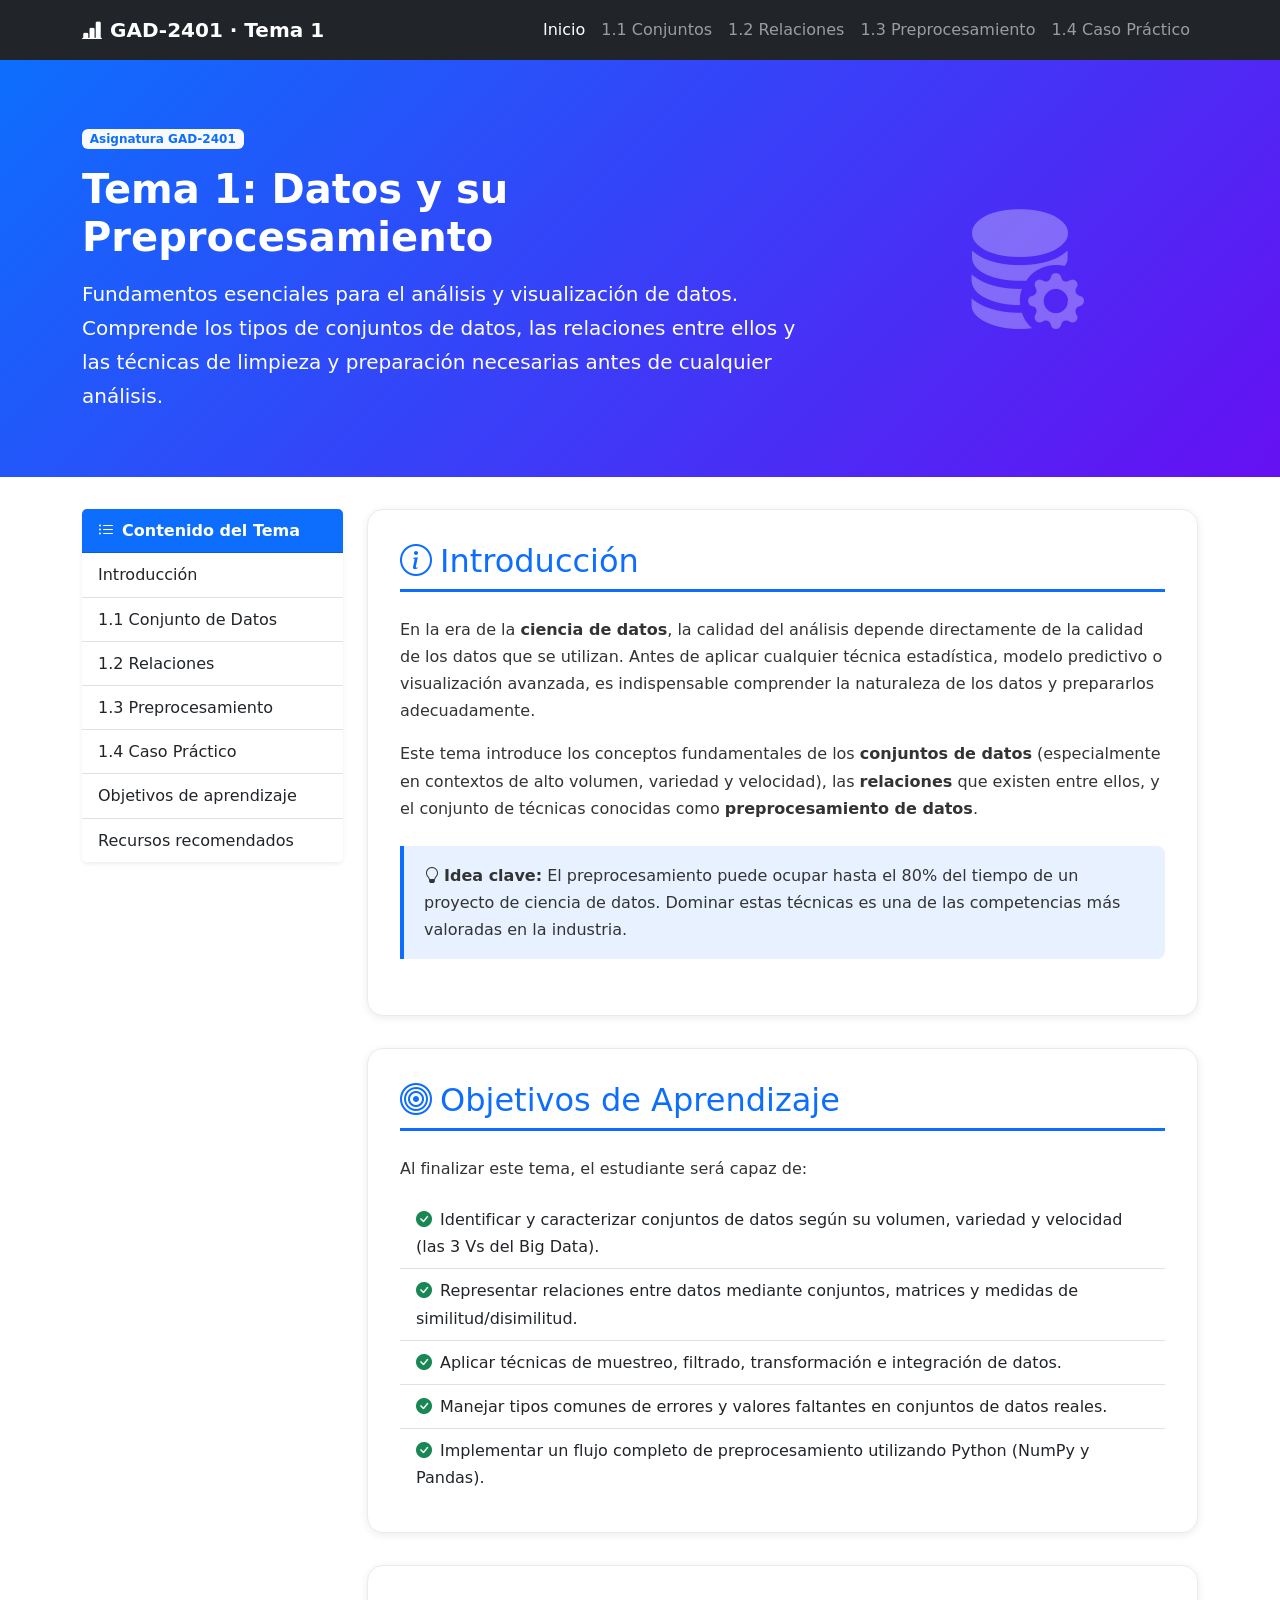
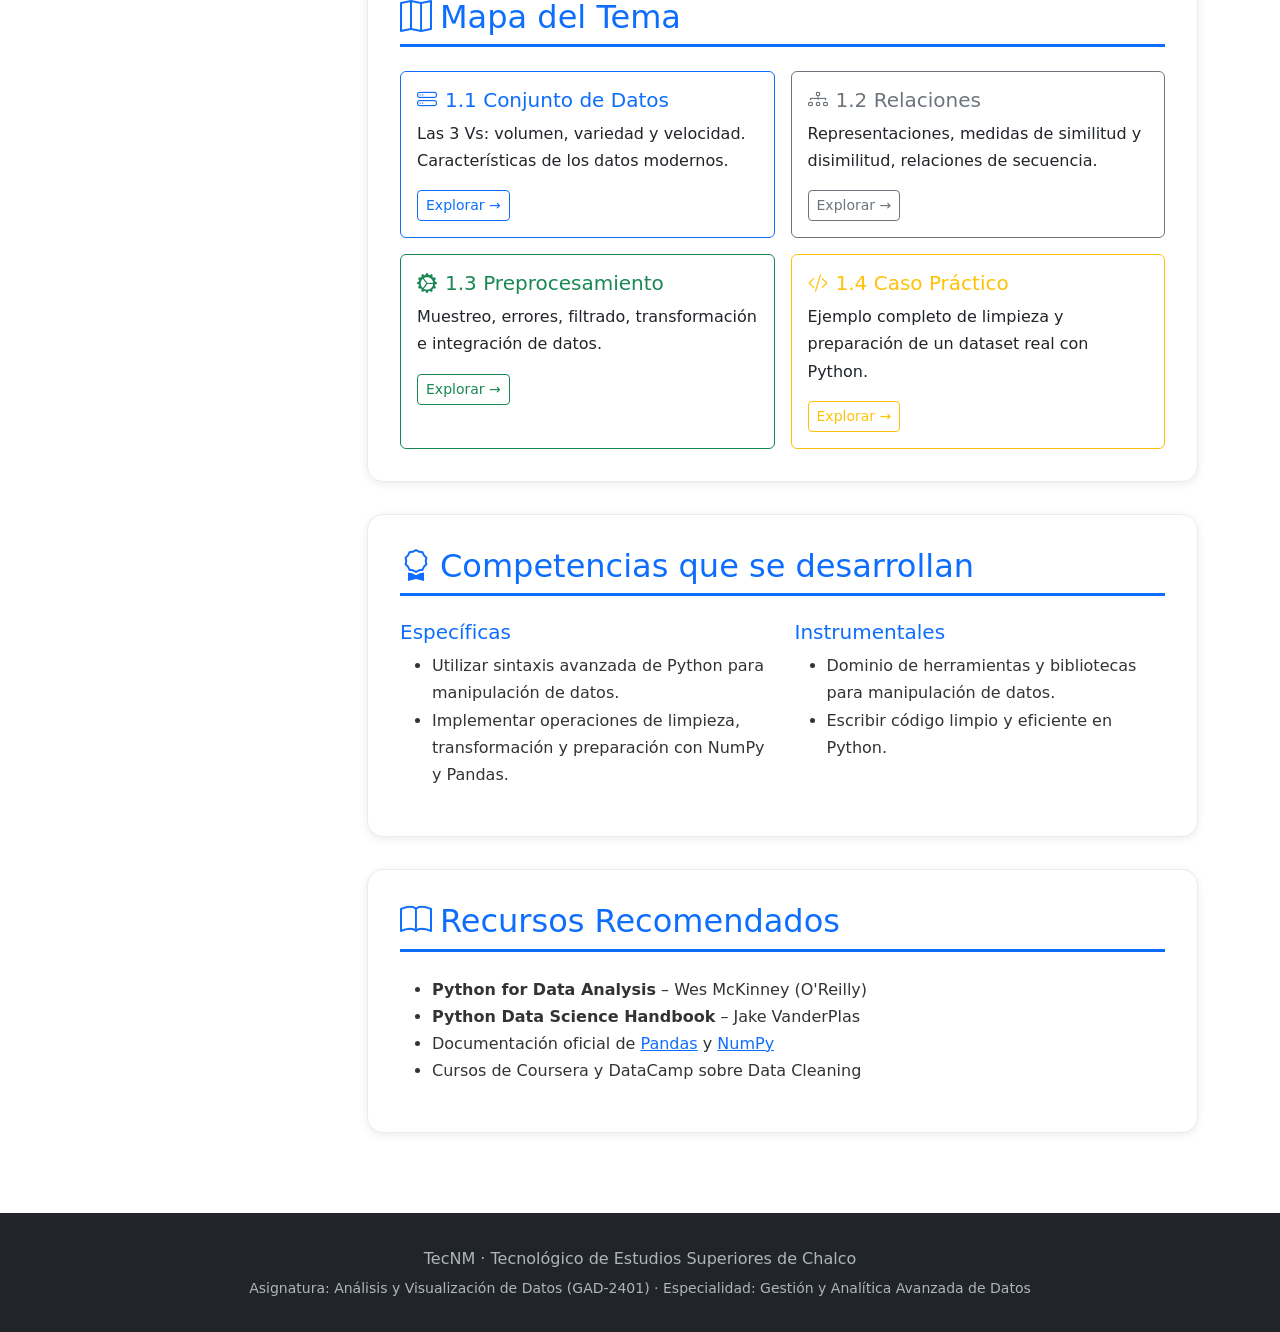
==== index.html @ 8508a1d7 "Add files via upload" ====
<!DOCTYPE html>
<html lang="es">
<head>
    <meta charset="UTF-8">
    <meta name="viewport" content="width=device-width, initial-scale=1.0">
    <title>Tema 1: Datos y su Preprocesamiento | Análisis y Visualización de Datos</title>
    <link href="https://cdn.jsdelivr.net/npm/bootstrap@5.3.3/dist/css/bootstrap.min.css" rel="stylesheet">
    <link href="https://cdn.jsdelivr.net/npm/bootstrap-icons@1.11.3/font/bootstrap-icons.min.css" rel="stylesheet">
    <style>
        :root {
            --primary: #0d6efd;
            --secondary: #6610f2;
            --dark: #212529;
            --light-bg: #f8f9fa;
        }
        body {
            font-family: 'Segoe UI', system-ui, -apple-system, sans-serif;
            line-height: 1.7;
            color: #333;
        }
        .hero {
            background: linear-gradient(135deg, #0d6efd 0%, #6610f2 100%);
            color: white;
            padding: 4rem 0;
            margin-bottom: 2rem;
        }
        .hero h1 {
            font-weight: 700;
            font-size: 2.5rem;
        }
        .nav-sidebar {
            position: sticky;
            top: 20px;
        }
        .nav-sidebar .nav-link {
            color: #495057;
            border-radius: 0.5rem;
            margin-bottom: 0.25rem;
            transition: all 0.2s;
        }
        .nav-sidebar .nav-link:hover,
        .nav-sidebar .nav-link.active {
            background-color: #e7f1ff;
            color: var(--primary);
            font-weight: 600;
        }
        .section-card {
            background: white;
            border-radius: 1rem;
            box-shadow: 0 0.125rem 0.5rem rgba(0,0,0,0.08);
            padding: 2rem;
            margin-bottom: 2rem;
            border: 1px solid #e9ecef;
        }
        .section-card h2 {
            color: var(--primary);
            border-bottom: 3px solid var(--primary);
            padding-bottom: 0.5rem;
            margin-bottom: 1.5rem;
        }
        .section-card h3 {
            color: var(--secondary);
            margin-top: 1.5rem;
        }
        .highlight-box {
            background: #e7f1ff;
            border-left: 4px solid var(--primary);
            padding: 1rem 1.25rem;
            border-radius: 0 0.5rem 0.5rem 0;
            margin: 1.5rem 0;
        }
        .warning-box {
            background: #fff3cd;
            border-left: 4px solid #ffc107;
            padding: 1rem 1.25rem;
            border-radius: 0 0.5rem 0.5rem 0;
            margin: 1.5rem 0;
        }
        .code-block {
            background: #1e1e1e;
            color: #d4d4d4;
            padding: 1.25rem;
            border-radius: 0.5rem;
            overflow-x: auto;
            font-family: 'Cascadia Code', 'Fira Code', monospace;
            font-size: 0.9rem;
            margin: 1rem 0;
        }
        .code-block .comment { color: #6a9955; }
        .code-block .keyword { color: #569cd6; }
        .code-block .string { color: #ce9178; }
        .code-block .function { color: #dcdcaa; }
        .badge-topic {
            font-size: 0.85rem;
            padding: 0.4em 0.8em;
        }
        footer {
            background: var(--dark);
            color: #adb5bd;
            padding: 2rem 0;
            margin-top: 3rem;
        }
        .card-feature {
            transition: transform 0.2s, box-shadow 0.2s;
            height: 100%;
        }
        .card-feature:hover {
            transform: translateY(-5px);
            box-shadow: 0 0.5rem 1.5rem rgba(0,0,0,0.12);
        }
        .vs-table th {
            background: var(--primary);
            color: white;
        }
        @media (max-width: 768px) {
            .hero h1 { font-size: 1.8rem; }
        }
    </style>
</head>
<body>
    <!-- Navbar -->
    <nav class="navbar navbar-expand-lg navbar-dark bg-dark sticky-top">
        <div class="container">
            <a class="navbar-brand fw-bold" href="index.html">
                <i class="bi bi-bar-chart-line-fill me-2"></i>GAD-2401 · Tema 1
            </a>
            <button class="navbar-toggler" type="button" data-bs-toggle="collapse" data-bs-target="#navbarNav">
                <span class="navbar-toggler-icon"></span>
            </button>
            <div class="collapse navbar-collapse" id="navbarNav">
                <ul class="navbar-nav ms-auto">
                    <li class="nav-item"><a class="nav-link active" href="index.html">Inicio</a></li>
                    <li class="nav-item"><a class="nav-link" href="conjuntos.html">1.1 Conjuntos</a></li>
                    <li class="nav-item"><a class="nav-link" href="relaciones.html">1.2 Relaciones</a></li>
                    <li class="nav-item"><a class="nav-link" href="preprocesamiento.html">1.3 Preprocesamiento</a></li>
                    <li class="nav-item"><a class="nav-link" href="caso_practico.html">1.4 Caso Práctico</a></li>
                </ul>
            </div>
        </div>
    </nav>

    <!-- Hero -->
    <section class="hero">
        <div class="container">
            <div class="row align-items-center">
                <div class="col-lg-8">
                    <span class="badge bg-light text-primary mb-3">Asignatura GAD-2401</span>
                    <h1>Tema 1: Datos y su Preprocesamiento</h1>
                    <p class="lead mb-0 mt-3">
                        Fundamentos esenciales para el análisis y visualización de datos. 
                        Comprende los tipos de conjuntos de datos, las relaciones entre ellos 
                        y las técnicas de limpieza y preparación necesarias antes de cualquier análisis.
                    </p>
                </div>
                <div class="col-lg-4 text-center d-none d-lg-block">
                    <i class="bi bi-database-fill-gear" style="font-size: 8rem; opacity: 0.3;"></i>
                </div>
            </div>
        </div>
    </section>

    <div class="container">
        <div class="row">
            <!-- Sidebar -->
            <div class="col-lg-3 mb-4">
                <div class="nav-sidebar">
                    <div class="card border-0 shadow-sm">
                        <div class="card-header bg-primary text-white fw-bold">
                            <i class="bi bi-list-ul me-2"></i>Contenido del Tema
                        </div>
                        <div class="list-group list-group-flush">
                            <a href="#introduccion" class="list-group-item list-group-item-action">Introducción</a>
                            <a href="conjuntos.html" class="list-group-item list-group-item-action">1.1 Conjunto de Datos</a>
                            <a href="relaciones.html" class="list-group-item list-group-item-action">1.2 Relaciones</a>
                            <a href="preprocesamiento.html" class="list-group-item list-group-item-action">1.3 Preprocesamiento</a>
                            <a href="caso_practico.html" class="list-group-item list-group-item-action">1.4 Caso Práctico</a>
                            <a href="#objetivos" class="list-group-item list-group-item-action">Objetivos de aprendizaje</a>
                            <a href="#recursos" class="list-group-item list-group-item-action">Recursos recomendados</a>
                        </div>
                    </div>
                </div>
            </div>

            <!-- Main Content -->
            <div class="col-lg-9">
                <!-- Introducción -->
                <section id="introduccion" class="section-card">
                    <h2><i class="bi bi-info-circle me-2"></i>Introducción</h2>
                    <p>
                        En la era de la <strong>ciencia de datos</strong>, la calidad del análisis depende 
                        directamente de la calidad de los datos que se utilizan. Antes de aplicar cualquier 
                        técnica estadística, modelo predictivo o visualización avanzada, es indispensable 
                        comprender la naturaleza de los datos y prepararlos adecuadamente.
                    </p>
                    <p>
                        Este tema introduce los conceptos fundamentales de los <strong>conjuntos de datos</strong> 
                        (especialmente en contextos de alto volumen, variedad y velocidad), las 
                        <strong>relaciones</strong> que existen entre ellos, y el conjunto de técnicas 
                        conocidas como <strong>preprocesamiento de datos</strong>.
                    </p>
                    <div class="highlight-box">
                        <strong><i class="bi bi-lightbulb me-1"></i>Idea clave:</strong> 
                        El preprocesamiento puede ocupar hasta el 80% del tiempo de un proyecto de ciencia 
                        de datos. Dominar estas técnicas es una de las competencias más valoradas en la industria.
                    </div>
                </section>

                <!-- Objetivos -->
                <section id="objetivos" class="section-card">
                    <h2><i class="bi bi-bullseye me-2"></i>Objetivos de Aprendizaje</h2>
                    <p>Al finalizar este tema, el estudiante será capaz de:</p>
                    <ul class="list-group list-group-flush">
                        <li class="list-group-item"><i class="bi bi-check-circle-fill text-success me-2"></i>Identificar y caracterizar conjuntos de datos según su volumen, variedad y velocidad (las 3 Vs del Big Data).</li>
                        <li class="list-group-item"><i class="bi bi-check-circle-fill text-success me-2"></i>Representar relaciones entre datos mediante conjuntos, matrices y medidas de similitud/disimilitud.</li>
                        <li class="list-group-item"><i class="bi bi-check-circle-fill text-success me-2"></i>Aplicar técnicas de muestreo, filtrado, transformación e integración de datos.</li>
                        <li class="list-group-item"><i class="bi bi-check-circle-fill text-success me-2"></i>Manejar tipos comunes de errores y valores faltantes en conjuntos de datos reales.</li>
                        <li class="list-group-item"><i class="bi bi-check-circle-fill text-success me-2"></i>Implementar un flujo completo de preprocesamiento utilizando Python (NumPy y Pandas).</li>
                    </ul>
                </section>

                <!-- Mapa del tema -->
                <section class="section-card">
                    <h2><i class="bi bi-map me-2"></i>Mapa del Tema</h2>
                    <div class="row g-3">
                        <div class="col-md-6">
                            <div class="card card-feature h-100 border-primary">
                                <div class="card-body">
                                    <h5 class="card-title text-primary"><i class="bi bi-hdd-stack me-2"></i>1.1 Conjunto de Datos</h5>
                                    <p class="card-text">Las 3 Vs: volumen, variedad y velocidad. Características de los datos modernos.</p>
                                    <a href="conjuntos.html" class="btn btn-outline-primary btn-sm">Explorar →</a>
                                </div>
                            </div>
                        </div>
                        <div class="col-md-6">
                            <div class="card card-feature h-100 border-secondary">
                                <div class="card-body">
                                    <h5 class="card-title text-secondary"><i class="bi bi-diagram-3 me-2"></i>1.2 Relaciones</h5>
                                    <p class="card-text">Representaciones, medidas de similitud y disimilitud, relaciones de secuencia.</p>
                                    <a href="relaciones.html" class="btn btn-outline-secondary btn-sm">Explorar →</a>
                                </div>
                            </div>
                        </div>
                        <div class="col-md-6">
                            <div class="card card-feature h-100 border-success">
                                <div class="card-body">
                                    <h5 class="card-title text-success"><i class="bi bi-gear-wide-connected me-2"></i>1.3 Preprocesamiento</h5>
                                    <p class="card-text">Muestreo, errores, filtrado, transformación e integración de datos.</p>
                                    <a href="preprocesamiento.html" class="btn btn-outline-success btn-sm">Explorar →</a>
                                </div>
                            </div>
                        </div>
                        <div class="col-md-6">
                            <div class="card card-feature h-100 border-warning">
                                <div class="card-body">
                                    <h5 class="card-title text-warning"><i class="bi bi-code-slash me-2"></i>1.4 Caso Práctico</h5>
                                    <p class="card-text">Ejemplo completo de limpieza y preparación de un dataset real con Python.</p>
                                    <a href="caso_practico.html" class="btn btn-outline-warning btn-sm">Explorar →</a>
                                </div>
                            </div>
                        </div>
                    </div>
                </section>

                <!-- Competencias -->
                <section class="section-card">
                    <h2><i class="bi bi-award me-2"></i>Competencias que se desarrollan</h2>
                    <div class="row">
                        <div class="col-md-6">
                            <h5 class="text-primary">Específicas</h5>
                            <ul>
                                <li>Utilizar sintaxis avanzada de Python para manipulación de datos.</li>
                                <li>Implementar operaciones de limpieza, transformación y preparación con NumPy y Pandas.</li>
                            </ul>
                        </div>
                        <div class="col-md-6">
                            <h5 class="text-primary">Instrumentales</h5>
                            <ul>
                                <li>Dominio de herramientas y bibliotecas para manipulación de datos.</li>
                                <li>Escribir código limpio y eficiente en Python.</li>
                            </ul>
                        </div>
                    </div>
                </section>

                <!-- Recursos -->
                <section id="recursos" class="section-card">
                    <h2><i class="bi bi-book me-2"></i>Recursos Recomendados</h2>
                    <ul>
                        <li><strong>Python for Data Analysis</strong> – Wes McKinney (O'Reilly)</li>
                        <li><strong>Python Data Science Handbook</strong> – Jake VanderPlas</li>
                        <li>Documentación oficial de <a href="https://pandas.pydata.org/docs/" target="_blank">Pandas</a> y <a href="https://numpy.org/doc/" target="_blank">NumPy</a></li>
                        <li>Cursos de Coursera y DataCamp sobre Data Cleaning</li>
                    </ul>
                </section>
            </div>
        </div>
    </div>

    <footer>
        <div class="container text-center">
            <p class="mb-1">TecNM · Tecnológico de Estudios Superiores de Chalco</p>
            <p class="mb-0 small">Asignatura: Análisis y Visualización de Datos (GAD-2401) · Especialidad: Gestión y Analítica Avanzada de Datos</p>
        </div>
    </footer>

    <script src="https://cdn.jsdelivr.net/npm/bootstrap@5.3.3/dist/js/bootstrap.bundle.min.js"></script>
</body>
</html>
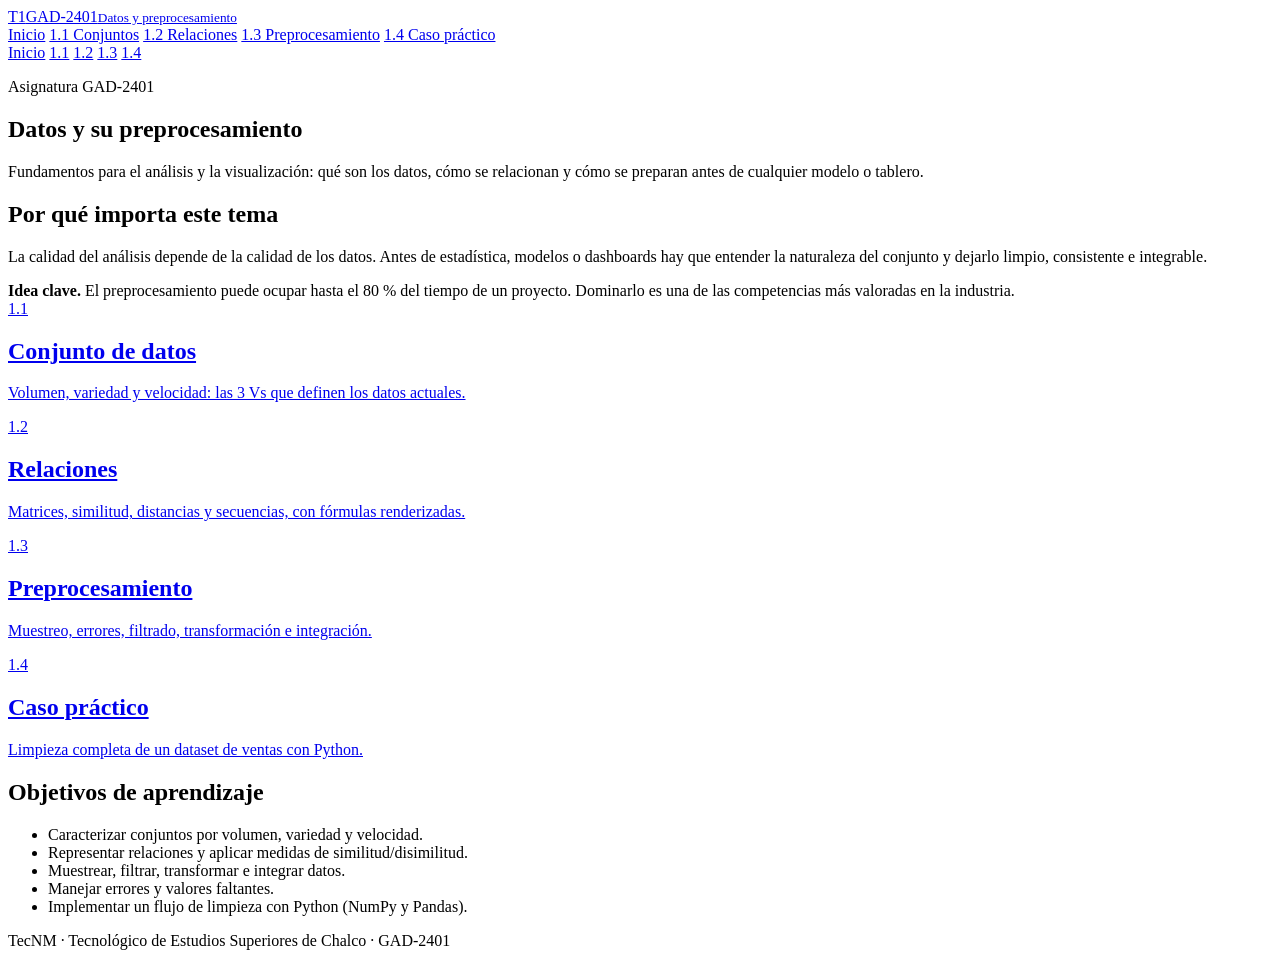
==== commit 4ba3f4c8: "Add files via upload" ====
--- a/index.html
+++ b/index.html
@@ -1,308 +1,84 @@
 <!DOCTYPE html>
 <html lang="es">
 <head>
-    <meta charset="UTF-8">
-    <meta name="viewport" content="width=device-width, initial-scale=1.0">
-    <title>Tema 1: Datos y su Preprocesamiento | Análisis y Visualización de Datos</title>
-    <link href="https://cdn.jsdelivr.net/npm/bootstrap@5.3.3/dist/css/bootstrap.min.css" rel="stylesheet">
-    <link href="https://cdn.jsdelivr.net/npm/bootstrap-icons@1.11.3/font/bootstrap-icons.min.css" rel="stylesheet">
-    <style>
-        :root {
-            --primary: #0d6efd;
-            --secondary: #6610f2;
-            --dark: #212529;
-            --light-bg: #f8f9fa;
-        }
-        body {
-            font-family: 'Segoe UI', system-ui, -apple-system, sans-serif;
-            line-height: 1.7;
-            color: #333;
-        }
-        .hero {
-            background: linear-gradient(135deg, #0d6efd 0%, #6610f2 100%);
-            color: white;
-            padding: 4rem 0;
-            margin-bottom: 2rem;
-        }
-        .hero h1 {
-            font-weight: 700;
-            font-size: 2.5rem;
-        }
-        .nav-sidebar {
-            position: sticky;
-            top: 20px;
-        }
-        .nav-sidebar .nav-link {
-            color: #495057;
-            border-radius: 0.5rem;
-            margin-bottom: 0.25rem;
-            transition: all 0.2s;
-        }
-        .nav-sidebar .nav-link:hover,
-        .nav-sidebar .nav-link.active {
-            background-color: #e7f1ff;
-            color: var(--primary);
-            font-weight: 600;
-        }
-        .section-card {
-            background: white;
-            border-radius: 1rem;
-            box-shadow: 0 0.125rem 0.5rem rgba(0,0,0,0.08);
-            padding: 2rem;
-            margin-bottom: 2rem;
-            border: 1px solid #e9ecef;
-        }
-        .section-card h2 {
-            color: var(--primary);
-            border-bottom: 3px solid var(--primary);
-            padding-bottom: 0.5rem;
-            margin-bottom: 1.5rem;
-        }
-        .section-card h3 {
-            color: var(--secondary);
-            margin-top: 1.5rem;
-        }
-        .highlight-box {
-            background: #e7f1ff;
-            border-left: 4px solid var(--primary);
-            padding: 1rem 1.25rem;
-            border-radius: 0 0.5rem 0.5rem 0;
-            margin: 1.5rem 0;
-        }
-        .warning-box {
-            background: #fff3cd;
-            border-left: 4px solid #ffc107;
-            padding: 1rem 1.25rem;
-            border-radius: 0 0.5rem 0.5rem 0;
-            margin: 1.5rem 0;
-        }
-        .code-block {
-            background: #1e1e1e;
-            color: #d4d4d4;
-            padding: 1.25rem;
-            border-radius: 0.5rem;
-            overflow-x: auto;
-            font-family: 'Cascadia Code', 'Fira Code', monospace;
-            font-size: 0.9rem;
-            margin: 1rem 0;
-        }
-        .code-block .comment { color: #6a9955; }
-        .code-block .keyword { color: #569cd6; }
-        .code-block .string { color: #ce9178; }
-        .code-block .function { color: #dcdcaa; }
-        .badge-topic {
-            font-size: 0.85rem;
-            padding: 0.4em 0.8em;
-        }
-        footer {
-            background: var(--dark);
-            color: #adb5bd;
-            padding: 2rem 0;
-            margin-top: 3rem;
-        }
-        .card-feature {
-            transition: transform 0.2s, box-shadow 0.2s;
-            height: 100%;
-        }
-        .card-feature:hover {
-            transform: translateY(-5px);
-            box-shadow: 0 0.5rem 1.5rem rgba(0,0,0,0.12);
-        }
-        .vs-table th {
-            background: var(--primary);
-            color: white;
-        }
-        @media (max-width: 768px) {
-            .hero h1 { font-size: 1.8rem; }
-        }
-    </style>
+  <meta charset="utf-8">
+  <meta name="viewport" content="width=device-width, initial-scale=1">
+  <title>Tema 1 · Datos y preprocesamiento · GAD-2401</title>
+  <link rel="icon" href="assets/favicon.svg">
+  <link rel="stylesheet" href="https://fonts.googleapis.com/css2?family=Fraunces:opsz,wght@9..144,500;9..144,650&family=IBM+Plex+Mono:wght@400;500&family=Source+Serif+4:opsz,wght@8..60,400;8..60,600&display=swap">
+  <link rel="stylesheet" href="assets/styles.css">
 </head>
 <body>
-    <!-- Navbar -->
-    <nav class="navbar navbar-expand-lg navbar-dark bg-dark sticky-top">
-        <div class="container">
-            <a class="navbar-brand fw-bold" href="index.html">
-                <i class="bi bi-bar-chart-line-fill me-2"></i>GAD-2401 · Tema 1
-            </a>
-            <button class="navbar-toggler" type="button" data-bs-toggle="collapse" data-bs-target="#navbarNav">
-                <span class="navbar-toggler-icon"></span>
-            </button>
-            <div class="collapse navbar-collapse" id="navbarNav">
-                <ul class="navbar-nav ms-auto">
-                    <li class="nav-item"><a class="nav-link active" href="index.html">Inicio</a></li>
-                    <li class="nav-item"><a class="nav-link" href="conjuntos.html">1.1 Conjuntos</a></li>
-                    <li class="nav-item"><a class="nav-link" href="relaciones.html">1.2 Relaciones</a></li>
-                    <li class="nav-item"><a class="nav-link" href="preprocesamiento.html">1.3 Preprocesamiento</a></li>
-                    <li class="nav-item"><a class="nav-link" href="caso_practico.html">1.4 Caso Práctico</a></li>
-                </ul>
-            </div>
-        </div>
+  <header class="topbar">
+    <div class="topbar-inner">
+      <a class="brand" href="index.html"><span class="mark">T1</span><span>GAD-2401<small>Datos y preprocesamiento</small></span></a>
+      <nav class="menu">
+        <a class="active" href="index.html">Inicio</a>
+        <a href="conjuntos.html">1.1 Conjuntos</a>
+        <a href="relaciones.html">1.2 Relaciones</a>
+        <a href="preprocesamiento.html">1.3 Preprocesamiento</a>
+        <a href="caso-practico.html">1.4 Caso práctico</a>
+      </nav>
+    </div>
+    <nav class="mobile-menu">
+      <a class="active" href="index.html">Inicio</a>
+      <a href="conjuntos.html">1.1</a>
+      <a href="relaciones.html">1.2</a>
+      <a href="preprocesamiento.html">1.3</a>
+      <a href="caso-practico.html">1.4</a>
     </nav>
+  </header>
 
-    <!-- Hero -->
-    <section class="hero">
-        <div class="container">
-            <div class="row align-items-center">
-                <div class="col-lg-8">
-                    <span class="badge bg-light text-primary mb-3">Asignatura GAD-2401</span>
-                    <h1>Tema 1: Datos y su Preprocesamiento</h1>
-                    <p class="lead mb-0 mt-3">
-                        Fundamentos esenciales para el análisis y visualización de datos. 
-                        Comprende los tipos de conjuntos de datos, las relaciones entre ellos 
-                        y las técnicas de limpieza y preparación necesarias antes de cualquier análisis.
-                    </p>
-                </div>
-                <div class="col-lg-4 text-center d-none d-lg-block">
-                    <i class="bi bi-database-fill-gear" style="font-size: 8rem; opacity: 0.3;"></i>
-                </div>
-            </div>
-        </div>
-    </section>
+  <section class="hero">
+    <div class="hero-inner">
+      <p class="kicker">Asignatura GAD-2401</p>
+      <h1>Datos y su preprocesamiento</h1>
+      <p class="lead">Fundamentos para el análisis y la visualización: qué son los datos, cómo se relacionan y cómo se preparan antes de cualquier modelo o tablero.</p>
+    </div>
+  </section>
 
-    <div class="container">
-        <div class="row">
-            <!-- Sidebar -->
-            <div class="col-lg-3 mb-4">
-                <div class="nav-sidebar">
-                    <div class="card border-0 shadow-sm">
-                        <div class="card-header bg-primary text-white fw-bold">
-                            <i class="bi bi-list-ul me-2"></i>Contenido del Tema
-                        </div>
-                        <div class="list-group list-group-flush">
-                            <a href="#introduccion" class="list-group-item list-group-item-action">Introducción</a>
-                            <a href="conjuntos.html" class="list-group-item list-group-item-action">1.1 Conjunto de Datos</a>
-                            <a href="relaciones.html" class="list-group-item list-group-item-action">1.2 Relaciones</a>
-                            <a href="preprocesamiento.html" class="list-group-item list-group-item-action">1.3 Preprocesamiento</a>
-                            <a href="caso_practico.html" class="list-group-item list-group-item-action">1.4 Caso Práctico</a>
-                            <a href="#objetivos" class="list-group-item list-group-item-action">Objetivos de aprendizaje</a>
-                            <a href="#recursos" class="list-group-item list-group-item-action">Recursos recomendados</a>
-                        </div>
-                    </div>
-                </div>
-            </div>
+  <main class="wrap">
+    <article class="card">
+      <h2>Por qué importa este tema</h2>
+      <p class="muted">La calidad del análisis depende de la calidad de los datos. Antes de estadística, modelos o dashboards hay que entender la naturaleza del conjunto y dejarlo limpio, consistente e integrable.</p>
+      <div class="callout gold"><strong>Idea clave.</strong> El preprocesamiento puede ocupar hasta el 80&nbsp;% del tiempo de un proyecto. Dominarlo es una de las competencias más valoradas en la industria.</div>
+    </article>
 
-            <!-- Main Content -->
-            <div class="col-lg-9">
-                <!-- Introducción -->
-                <section id="introduccion" class="section-card">
-                    <h2><i class="bi bi-info-circle me-2"></i>Introducción</h2>
-                    <p>
-                        En la era de la <strong>ciencia de datos</strong>, la calidad del análisis depende 
-                        directamente de la calidad de los datos que se utilizan. Antes de aplicar cualquier 
-                        técnica estadística, modelo predictivo o visualización avanzada, es indispensable 
-                        comprender la naturaleza de los datos y prepararlos adecuadamente.
-                    </p>
-                    <p>
-                        Este tema introduce los conceptos fundamentales de los <strong>conjuntos de datos</strong> 
-                        (especialmente en contextos de alto volumen, variedad y velocidad), las 
-                        <strong>relaciones</strong> que existen entre ellos, y el conjunto de técnicas 
-                        conocidas como <strong>preprocesamiento de datos</strong>.
-                    </p>
-                    <div class="highlight-box">
-                        <strong><i class="bi bi-lightbulb me-1"></i>Idea clave:</strong> 
-                        El preprocesamiento puede ocupar hasta el 80% del tiempo de un proyecto de ciencia 
-                        de datos. Dominar estas técnicas es una de las competencias más valoradas en la industria.
-                    </div>
-                </section>
-
-                <!-- Objetivos -->
-                <section id="objetivos" class="section-card">
-                    <h2><i class="bi bi-bullseye me-2"></i>Objetivos de Aprendizaje</h2>
-                    <p>Al finalizar este tema, el estudiante será capaz de:</p>
-                    <ul class="list-group list-group-flush">
-                        <li class="list-group-item"><i class="bi bi-check-circle-fill text-success me-2"></i>Identificar y caracterizar conjuntos de datos según su volumen, variedad y velocidad (las 3 Vs del Big Data).</li>
-                        <li class="list-group-item"><i class="bi bi-check-circle-fill text-success me-2"></i>Representar relaciones entre datos mediante conjuntos, matrices y medidas de similitud/disimilitud.</li>
-                        <li class="list-group-item"><i class="bi bi-check-circle-fill text-success me-2"></i>Aplicar técnicas de muestreo, filtrado, transformación e integración de datos.</li>
-                        <li class="list-group-item"><i class="bi bi-check-circle-fill text-success me-2"></i>Manejar tipos comunes de errores y valores faltantes en conjuntos de datos reales.</li>
-                        <li class="list-group-item"><i class="bi bi-check-circle-fill text-success me-2"></i>Implementar un flujo completo de preprocesamiento utilizando Python (NumPy y Pandas).</li>
-                    </ul>
-                </section>
-
-                <!-- Mapa del tema -->
-                <section class="section-card">
-                    <h2><i class="bi bi-map me-2"></i>Mapa del Tema</h2>
-                    <div class="row g-3">
-                        <div class="col-md-6">
-                            <div class="card card-feature h-100 border-primary">
-                                <div class="card-body">
-                                    <h5 class="card-title text-primary"><i class="bi bi-hdd-stack me-2"></i>1.1 Conjunto de Datos</h5>
-                                    <p class="card-text">Las 3 Vs: volumen, variedad y velocidad. Características de los datos modernos.</p>
-                                    <a href="conjuntos.html" class="btn btn-outline-primary btn-sm">Explorar →</a>
-                                </div>
-                            </div>
-                        </div>
-                        <div class="col-md-6">
-                            <div class="card card-feature h-100 border-secondary">
-                                <div class="card-body">
-                                    <h5 class="card-title text-secondary"><i class="bi bi-diagram-3 me-2"></i>1.2 Relaciones</h5>
-                                    <p class="card-text">Representaciones, medidas de similitud y disimilitud, relaciones de secuencia.</p>
-                                    <a href="relaciones.html" class="btn btn-outline-secondary btn-sm">Explorar →</a>
-                                </div>
-                            </div>
-                        </div>
-                        <div class="col-md-6">
-                            <div class="card card-feature h-100 border-success">
-                                <div class="card-body">
-                                    <h5 class="card-title text-success"><i class="bi bi-gear-wide-connected me-2"></i>1.3 Preprocesamiento</h5>
-                                    <p class="card-text">Muestreo, errores, filtrado, transformación e integración de datos.</p>
-                                    <a href="preprocesamiento.html" class="btn btn-outline-success btn-sm">Explorar →</a>
-                                </div>
-                            </div>
-                        </div>
-                        <div class="col-md-6">
-                            <div class="card card-feature h-100 border-warning">
-                                <div class="card-body">
-                                    <h5 class="card-title text-warning"><i class="bi bi-code-slash me-2"></i>1.4 Caso Práctico</h5>
-                                    <p class="card-text">Ejemplo completo de limpieza y preparación de un dataset real con Python.</p>
-                                    <a href="caso_practico.html" class="btn btn-outline-warning btn-sm">Explorar →</a>
-                                </div>
-                            </div>
-                        </div>
-                    </div>
-                </section>
-
-                <!-- Competencias -->
-                <section class="section-card">
-                    <h2><i class="bi bi-award me-2"></i>Competencias que se desarrollan</h2>
-                    <div class="row">
-                        <div class="col-md-6">
-                            <h5 class="text-primary">Específicas</h5>
-                            <ul>
-                                <li>Utilizar sintaxis avanzada de Python para manipulación de datos.</li>
-                                <li>Implementar operaciones de limpieza, transformación y preparación con NumPy y Pandas.</li>
-                            </ul>
-                        </div>
-                        <div class="col-md-6">
-                            <h5 class="text-primary">Instrumentales</h5>
-                            <ul>
-                                <li>Dominio de herramientas y bibliotecas para manipulación de datos.</li>
-                                <li>Escribir código limpio y eficiente en Python.</li>
-                            </ul>
-                        </div>
-                    </div>
-                </section>
-
-                <!-- Recursos -->
-                <section id="recursos" class="section-card">
-                    <h2><i class="bi bi-book me-2"></i>Recursos Recomendados</h2>
-                    <ul>
-                        <li><strong>Python for Data Analysis</strong> – Wes McKinney (O'Reilly)</li>
-                        <li><strong>Python Data Science Handbook</strong> – Jake VanderPlas</li>
-                        <li>Documentación oficial de <a href="https://pandas.pydata.org/docs/" target="_blank">Pandas</a> y <a href="https://numpy.org/doc/" target="_blank">NumPy</a></li>
-                        <li>Cursos de Coursera y DataCamp sobre Data Cleaning</li>
-                    </ul>
-                </section>
-            </div>
-        </div>
+    <div class="grid grid-2">
+      <a class="tile" href="conjuntos.html">
+        <div class="n">1.1</div>
+        <h2>Conjunto de datos</h2>
+        <p class="muted">Volumen, variedad y velocidad: las 3 Vs que definen los datos actuales.</p>
+      </a>
+      <a class="tile" href="relaciones.html">
+        <div class="n">1.2</div>
+        <h2>Relaciones</h2>
+        <p class="muted">Matrices, similitud, distancias y secuencias, con fórmulas renderizadas.</p>
+      </a>
+      <a class="tile" href="preprocesamiento.html">
+        <div class="n">1.3</div>
+        <h2>Preprocesamiento</h2>
+        <p class="muted">Muestreo, errores, filtrado, transformación e integración.</p>
+      </a>
+      <a class="tile" href="caso-practico.html">
+        <div class="n">1.4</div>
+        <h2>Caso práctico</h2>
+        <p class="muted">Limpieza completa de un dataset de ventas con Python.</p>
+      </a>
     </div>
 
-    <footer>
-        <div class="container text-center">
-            <p class="mb-1">TecNM · Tecnológico de Estudios Superiores de Chalco</p>
-            <p class="mb-0 small">Asignatura: Análisis y Visualización de Datos (GAD-2401) · Especialidad: Gestión y Analítica Avanzada de Datos</p>
-        </div>
-    </footer>
+    <article class="card" style="margin-top:1.25rem">
+      <h2>Objetivos de aprendizaje</h2>
+      <ul class="list">
+        <li>Caracterizar conjuntos por volumen, variedad y velocidad.</li>
+        <li>Representar relaciones y aplicar medidas de similitud/disimilitud.</li>
+        <li>Muestrear, filtrar, transformar e integrar datos.</li>
+        <li>Manejar errores y valores faltantes.</li>
+        <li>Implementar un flujo de limpieza con Python (NumPy y Pandas).</li>
+      </ul>
+    </article>
+  </main>
 
-    <script src="https://cdn.jsdelivr.net/npm/bootstrap@5.3.3/dist/js/bootstrap.bundle.min.js"></script>
+  <footer>TecNM · Tecnológico de Estudios Superiores de Chalco · GAD-2401</footer>
 </body>
 </html>
